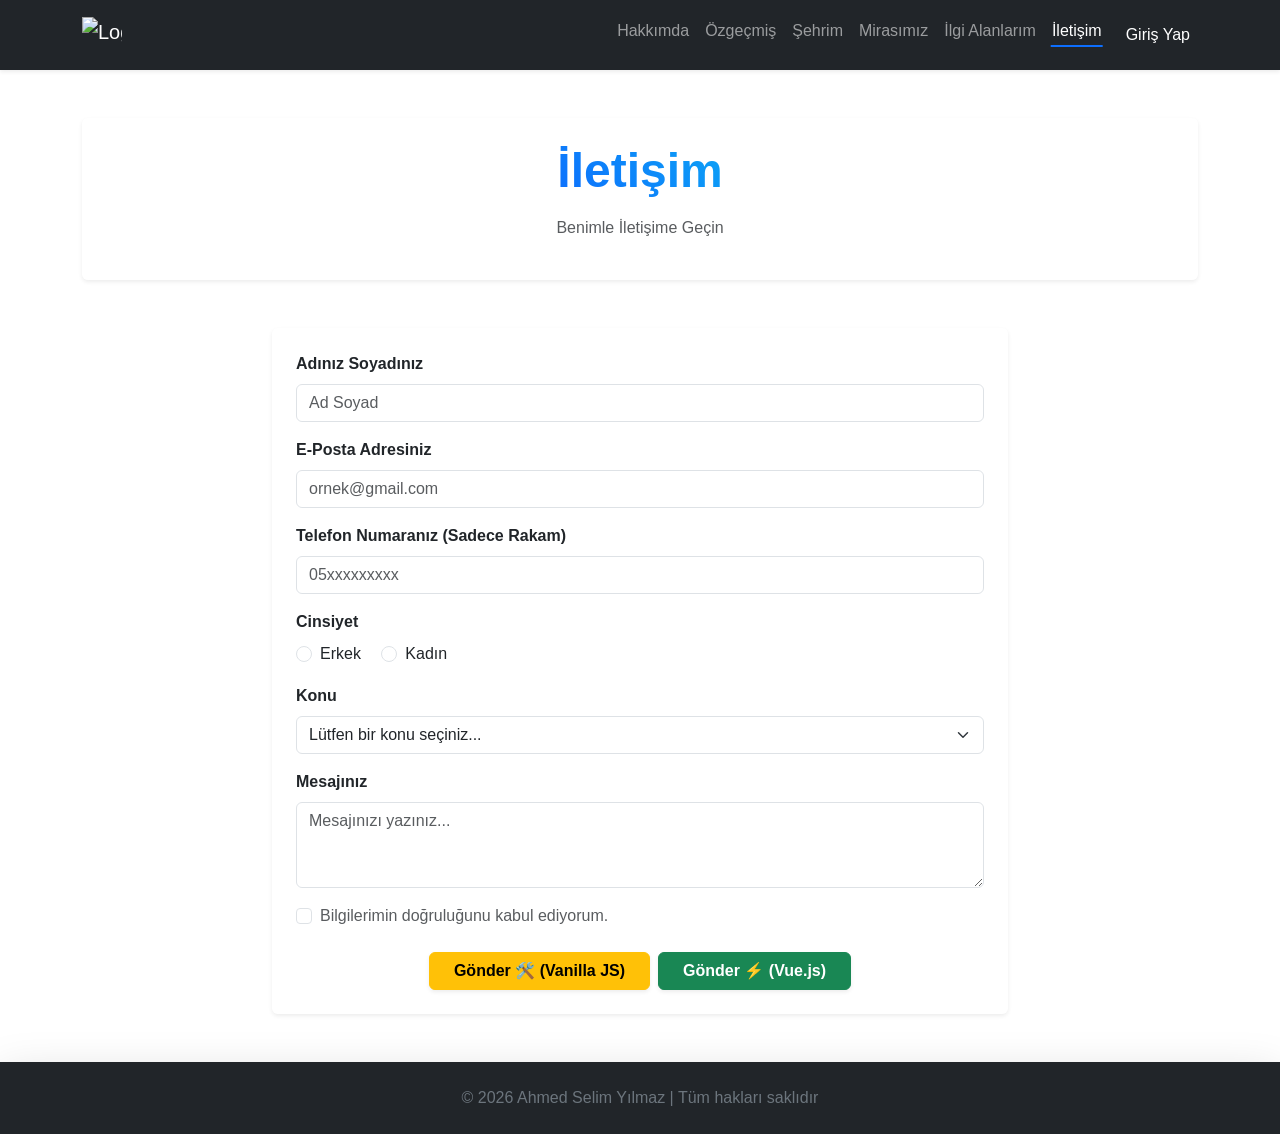
==== iletisim.html @ 599ad615 "İletişim sayfası düzenlendi, içeriği düzenlendi. Sitedeki tüm footerlar güncellendi." ====
<!DOCTYPE html>
<html lang="tr">
<head>
    <meta charset="UTF-8">
    <meta name="viewport" content="width=device-width, initial-scale=1.0">
    <title>İletişim</title>
    <link href="https://cdn.jsdelivr.net/npm/bootstrap@5.3.3/dist/css/bootstrap.min.css" rel="stylesheet">
    <link rel="stylesheet" href="style.css">
    <link rel="icon" type="image/png" href="medya/favicon.png">
    <!-- VUE.JS CDN -->
    <script src="https://unpkg.com/vue@3/dist/vue.global.js"></script>
</head>
<body>

     <!-- NAVBAR kısmı --->
    <nav class="navbar navbar-expand-lg navbar-dark bg-dark sticky-top shadow-sm">
        <div class="container">
            
            <a class="navbar-brand" href="index.html">
                <img src="medya/favicon.png" alt="Logo" width="40" height="40" class="d-inline-block align-text-top me-2">
            </a> 

            <button class="navbar-toggler" type="button" data-bs-toggle="collapse" data-bs-target="#navbarNav">
                <span class="navbar-toggler-icon"></span>
            </button>
            
            <!-- Menü Linkleri -->
            <div class="collapse navbar-collapse" id="navbarNav">
                <ul class="navbar-nav ms-auto">
                    <li class="nav-item">
                        <a class="nav-link" href="index.html">Hakkımda</a>
                    </li>
                    <li class="nav-item">
                        <a class="nav-link" href="ozgecmis.html">Özgeçmiş</a>
                    </li>
                    <li class="nav-item">
                        <a class="nav-link" href="sehrim.html">Şehrim</a>
                    </li>
                    <li class="nav-item">
                        <a class="nav-link" href="mirasimiz.html">Mirasımız</a>
                    </li>
                    <li class="nav-item">
                        <a class="nav-link" href="ilgialanlarim.html">İlgi Alanlarım</a>
                    </li>
                    <li class="nav-item">
                        <a class="nav-link active" href="iletisim.html">İletişim</a>
                    </li>
                    <li class="nav-item">
                        <a class="nav-link btn btn-danger text-white ms-2 btn-sm mt-1 mb-1" href="login.html">Giriş Yap</a>
                    </li>
                </ul>
            </div>
        </div>
    </nav>

    <!-- ANA İÇERİK -->
    <main class="container mt-5 mb-5" id="app">
        
        <div class="text-center mb-5 silik-arkaplan p-4 rounded shadow-sm">
            <h1 class="display-5 fw-bold renkli-baslik">İletişim</h1>
            <p class="text-muted mt-2">Benimle İletişime Geçin</p>
        </div>

        <div class="row justify-content-center">
            <div class="col-lg-8">
                <div class="silik-arkaplan p-4 rounded shadow-sm">
                    
                    <!-- Tarayıcı doğrulamasını kapattık çünkü denetimi JS ile yapacağız -->
                    <form id="iletisimFormu" novalidate>
                        
                        <!-- 1. Ad Soyad Kutusu -->
                        <div class="mb-3">
                            <label class="form-label fw-bold">Adınız Soyadınız</label>
                            <!-- Vue için v-model, Vanilla JS için id kullanıyoruz -->
                            <input type="text" class="form-control" id="ad" v-model="form.ad" placeholder="Ad Soyad">
                        </div>

                        <!-- 2. E-Posta Kutusu -->
                        <div class="mb-3">
                            <label class="form-label fw-bold">E-Posta Adresiniz</label>
                            <input type="text" class="form-control" id="email" v-model="form.email" placeholder="ornek@gmail.com">
                        </div>

                        <!-- 3. Telefon Kutusu -->
                        <div class="mb-3">
                            <label class="form-label fw-bold">Telefon Numaranız (Sadece Rakam)</label>
                            <input type="text" class="form-control" id="telefon" v-model="form.telefon" placeholder="05xxxxxxxxx" maxlength="11">
                        </div>

                        <!-- 4. Cinsiyet Radio Button -->
                        <div class="mb-3">
                            <label class="form-label fw-bold d-block">Cinsiyet</label>
                            <div class="form-check form-check-inline">
                                <input class="form-check-input" type="radio" name="cinsiyet" id="erkek" value="Erkek" v-model="form.cinsiyet">
                                <label class="form-check-label" for="erkek">Erkek</label>
                            </div>
                            <div class="form-check form-check-inline">
                                <input class="form-check-input" type="radio" name="cinsiyet" id="kadın" value="Kadın" v-model="form.cinsiyet">
                                <label class="form-check-label" for="kadın">Kadın</label>
                            </div>
                        </div>

                        <!-- 5. Konu Select -->
                        <div class="mb-3">
                            <label class="form-label fw-bold">Konu</label>
                            <select class="form-select" id="konu" v-model="form.konu">
                                <option value="">Lütfen bir konu seçiniz...</option>
                                <option value="Yazılım">Yazılım Projesi</option>
                                <option value="Okul">Okul / Akademik</option>
                                <option value="Diğer">Diğer</option>
                            </select>
                        </div>

                        <!-- 6. Mesaj Textarea -->
                        <div class="mb-3">
                            <label class="form-label fw-bold">Mesajınız</label>
                            <textarea class="form-control" id="mesaj" rows="3" v-model="form.mesaj" placeholder="Mesajınızı yazınız..."></textarea>
                        </div>

                        <!-- 7. Onay Checkbox -->
                        <div class="form-check mb-4">
                            <input class="form-check-input" type="checkbox" id="onay" v-model="form.onay">
                            <label class="form-check-label text-muted" for="onay">
                                Bilgilerimin doğruluğunu kabul ediyorum.
                            </label>
                        </div>

                        <!-- İKİ FARKLI DENETİM BUTONU -->
                        <div class="d-grid gap-2 d-md-flex justify-content-md-center mt-4">
                            <!-- Buton 1: JavaScript Kontrolü -->
                            <button type="button" class="btn btn-warning px-4 fw-bold shadow-sm" onclick="vanillaJSDenetle()">
                                Gönder 🛠️ (Vanilla JS)
                            </button>
                            
                            <!-- Buton 2: Vue.js Framework Kontrolü -->
                            <button type="button" class="btn btn-success px-4 fw-bold shadow-sm" @click="vueJSDenetle()">
                                Gönder ⚡ (Vue.js)
                            </button>
                        </div>

                    </form>
                </div>
            </div>
        </div>
    </main>

    <!-- FOOTER -->
    <footer class="bg-dark text-white text-center py-4 mt-auto shadow-lg">
        <div class="container">
            <p class="mb-0 text-secondary">&copy; 2026 Ahmed Selim Yılmaz | Tüm hakları saklıdır</p>
        </div>
    </footer>

    <!-- ======================================================== -->
    <!-- JAVASCRIPT KONTROL KODLARI (HEM VANILLA HEM VUE.JS) -->
    <!-- ======================================================== -->
    <script>
        // --- 1. VANILLA (SAF) JAVASCRIPT DENETİM FONKSİYONU ---
        function vanillaJSDenetle() {
            // HTML elemanlarını ID ile çekiyoruz
            let ad = document.getElementById('ad').value.trim();
            let email = document.getElementById('email').value.trim();
            let telefon = document.getElementById('telefon').value.trim();
            let konu = document.getElementById('konu').value;
            let mesaj = document.getElementById('mesaj').value.trim();
            let onay = document.getElementById('onay').checked;
            
            // Radio button seçilmiş mi kontrolü
            let cinsiyetSecili = document.querySelector('input[name="cinsiyet"]:checked');

            // Regex Kuralları
            let emailKurali = /^[^\s@]+@[^\s@]+\.[^\s@]+$/;
            let telefonKurali = /^[0-9]{10,11}$/; // Sadece rakam ve 10-11 hane

            // Denetimler
            if (ad === "") { alert("Vanilla JS Hatası: Ad Soyad alanı boş bırakılamaz!"); return; }
            if (!emailKurali.test(email)) { alert("Vanilla JS Hatası: Geçerli bir E-posta adresi giriniz!"); return; }
            if (!telefonKurali.test(telefon)) { alert("Vanilla JS Hatası: Telefon numarası sadece rakamlardan oluşmalı ve 10-11 hane olmalıdır!"); return; }
            if (!cinsiyetSecili) { alert("Vanilla JS Hatası: Lütfen cinsiyetinizi seçiniz!"); return; }
            if (konu === "") { alert("Vanilla JS Hatası: Lütfen bir konu seçiniz!"); return; }
            if (mesaj === "") { alert("Vanilla JS Hatası: Mesaj alanı boş bırakılamaz!"); return; }
            if (!onay) { alert("Vanilla JS Hatası: Bilgilerin doğruluğunu onaylamalısınız!"); return; }

            alert("✅ Vanilla JS Doğrulaması Başarılı! Mesajınız İletildi.");
        }

        // --- 2. VUE.JS (FRAMEWORK) DENETİM MOTORU ---
        const { createApp } = Vue;

        createApp({
            data() {
                return {
                    // Form verilerini Vue modeline bağlıyoruz (v-model)
                    form: { ad: '', email: '', telefon: '', cinsiyet: '', konu: '', mesaj: '', onay: false }
                }
            },
            methods: {
                vueJSDenetle() {
                    // Regex Kuralları
                    const emailKurali = /^[^\s@]+@[^\s@]+\.[^\s@]+$/;
                    const telefonKurali = /^[0-9]{10,11}$/;

                    // Vue Modeli üzerinden (this.form) denetimler
                    if (!this.form.ad.trim()) { alert("Vue.js Hatası: Lütfen adınızı giriniz!"); return; }
                    if (!emailKurali.test(this.form.email.trim())) { alert("Vue.js Hatası: Geçerli bir E-posta adresi giriniz!"); return; }
                    if (!telefonKurali.test(this.form.telefon.trim())) { alert("Vue.js Hatası: Telefon numarası sadece rakamlardan oluşmalı ve 10-11 hane olmalıdır!"); return; }
                    if (!this.form.cinsiyet) { alert("Vue.js Hatası: Lütfen cinsiyetinizi seçiniz!"); return; }
                    if (!this.form.konu) { alert("Vue.js Hatası: Lütfen bir konu seçiniz!"); return; }
                    if (!this.form.mesaj.trim()) { alert("Vue.js Hatası: Mesaj alanı boş bırakılamaz!"); return; }
                    if (!this.form.onay) { alert("Vue.js Hatası: Bilgilerin doğruluğunu onaylamalısınız!"); return; }

                    alert("✅ Vue.js Doğrulaması Başarılı! Mesajınız İletildi.");
                }
            }
        }).mount('#app'); // Vue motorunu id="app" olan ana kapsayıcıya bağlıyoruz
    </script>

    <script src="https://cdn.jsdelivr.net/npm/bootstrap@5.3.3/dist/js/bootstrap.bundle.min.js"></script>
</body>
</html>
---- style.css ----
/* Genel Arka Plan Ayarları */
body {
    background-image: url('medya/genel_arkaplan.jpg');
    background-size: cover; 
    background-position: center; 
    background-attachment: fixed; 
    background-repeat: no-repeat;
    font-family: 'Poppins', sans-serif;
    scroll-behavior: smooth;
}

/* Hakkımda ve Şehir bölümleri için daha belirgin bir arka plan efekti */
.silik-arkaplan {
    background: linear-gradient(rgba(255, 255, 255, 0.70), rgba(255, 255, 255, 0.70)), 
                url('medya/hakkimda_arkaplan.jpg');
    
    background-size: cover;
    background-position: center;
    background-repeat: no-repeat;
    backdrop-filter: blur(8px);
    -webkit-backdrop-filter: blur(8px);
}

/* Şehir bölümleri için daha hafif bir arka plan efekti */
.sehir-silik-arkaplan {
    background: linear-gradient(rgba(255, 255, 255, 0.70), rgba(255, 255, 255, 0.70)), 
                url('medya/sehir_arkaplan.jpg');
    
    background-size: cover;
    background-position: center;
    background-repeat: no-repeat;
    backdrop-filter: blur(8px);
    -webkit-backdrop-filter: blur(8px);
}

/* Ana içerik kutuları için etkileşim animasyonu */
.silik-arkaplan, .sehir-silik-arkaplan {
    transition: transform 0.3s ease, box-shadow 0.3s ease;
}

.silik-arkaplan:hover, .sehir-silik-arkaplan:hover {
    transform: translateY(-5px);
    box-shadow: 0 .5rem 1rem rgba(0,0,0,.15) !important;
}

/* Tüm Slider Resimlerini Sabitleme */
.carousel-inner img {
    height: 450px; /* Slider'ın her zaman bu yükseklikte kalmasını sağlarız */
    object-fit: cover; /* Resmin en-boy oranı bozulmadan bu yüksekliğe mükemmel sığmasını sağlar */
    object-position: center; /* Resmi ortadan hizalar */
}

/* Telefon ekranları için boyutları ayarladık*/
@media (max-width: 768px) {
    .carousel-inner img {
        height: 250px;
    }
}

/* Liste elemanları için geçiş efekti */
.list-group-item {
    transition: padding-left 0.3s ease, color 0.3s ease;
}

/* Fare üzerine geldiğinde yazıyı sağa kaydır ve renk değiştir */
.list-group-item:hover {
    padding-left: 20px;
    color: #0d6efd;
    background-color: transparent !important;
    cursor: pointer;
}

/* Özel Kaydırma Çubuğu (Scrollbar) Tasarımı */
::-webkit-scrollbar {
    width: 10px;
}
/* Kaydırma çubuğunun arka planı */
::-webkit-scrollbar-track {
    background: #f1f1f1; 
}
/* Kaydırma çubuğunun kendisi */
::-webkit-scrollbar-thumb {
    background: #6c757d;
    border-radius: 10px;
}
/* Kaydırma çubuğunun üzerine gelindiğinde renk değişimi */
::-webkit-scrollbar-thumb:hover {
    background: #495057; /* Üzerine gelince biraz daha koyulaşır */
}

@keyframes icerikGelisi {
    from {
        opacity: 0;
        transform: translateY(20px);
    }
    to {
        opacity: 1;
        transform: translateY(0);
    }
}

/* Giriş Yap Butonu Pulse Animasyonu */
@keyframes nabiz-atisi {
    0% {
        transform: scale(1);
        box-shadow: 0 0 0 0 rgba(220, 53, 69, 0.7); /* Bootstrap danger kırmızısı */
    }
    70% {
        transform: scale(1.05);
        box-shadow: 0 0 0 10px rgba(220, 53, 69, 0); /* Işık dışarı yayılarak kaybolur */
    }
    100% {
        transform: scale(1);
        box-shadow: 0 0 0 0 rgba(220, 53, 69, 0);
    }
}

/* Sadece danger (kırmızı) olan butonlara bu efekti uygular */
.btn-danger {
    animation: nabiz-atisi 2s infinite;
}

.silik-arkaplan, .sehir-silik-arkaplan {
    animation: icerikGelisi 0.8s ease-out forwards;
}

.nav-link {
    position: relative;
}

.nav-link::after {
    content: '';
    position: absolute;
    width: 0;
    height: 2px;
    display: block;
    margin-top: 2px;
    left: 50%;
    transform: translateX(-50%);
    background: white;
    transition: width 0.3s ease;
}

.nav-link:hover::after {
    width: 80%;
}

.nav-link.active::after {
    width: 80%;
    background: #0d6efd; 
}

/* Fareyle metin seçildiğinde arka planı ve yazıyı değiştirir */
::selection {
    background-color: #198754;
    color: white;
}

/* Yazı içi renk geçiş efekti */
.renkli-baslik {
    background: linear-gradient(45deg, #0d6efd, #0dcaf0); /* Bootstrap mavi ve turkuaz renkleri */
    background-clip: text;
    -webkit-background-clip: text;
    -webkit-text-fill-color: transparent;
    display: inline-block;
}

/* Tokat için Yeşil Tonlarında Geçiş */
.yesil-gradient {
    background: linear-gradient(45deg, #198754, #20c997);
    background-clip: text;
    -webkit-background-clip: text;
    -webkit-text-fill-color: transparent;
    display: inline-block;
}

/* Denizli için Turkuaz/Mor Tonlarında Geçiş */
.info-gradient {
    background: linear-gradient(45deg, #0dcaf0, #6f42c1);
    background-clip: text;
    -webkit-background-clip: text;
    -webkit-text-fill-color: transparent;
    display: inline-block;
}

.renkli-baslik, .yesil-gradient, .info-gradient {
    background-size: 200% auto;
    animation: renkAkisi 4s linear infinite;
}

@keyframes renkAkisi {
    to {
        background-position: 200% center;
    }
}

/* Profil fotoğrafı neon parlama efekti */
.parlayan-foto {
    box-shadow: 0 0 25px rgba(13, 110, 253, 0.4) !important;
}

/* Sağ alt köşeye sabitlenmiş Yukarı Çık butonu */
.yukari-cik {
    position: fixed;
    bottom: 30px;
    right: 30px;
    background: #0d6efd; /* Bootstrap ana mavisi */
    color: white;
    width: 45px;
    height: 45px;
    border-radius: 50%;
    display: flex;
    justify-content: center;
    align-items: center;
    text-decoration: none;
    font-size: 24px;
    font-weight: bold;
    transition: transform 0.3s ease, background 0.3s ease;
    z-index: 1000; /* Her zaman diğer içeriklerin üstünde kalmasını sağlar */
    box-shadow: 0 4px 10px rgba(0,0,0,0.2);
}

.yukari-cik:hover {
    transform: translateY(-5px); /* Fare gelince hafifçe yukarı zıplar */
    background: #0b5ed7;
    color: white;
}

/* Sayfa yapısını dikey bir esnek kutuya çevirir */
html, body {
    height: 100%;
    margin: 0;
}

body {
    display: flex;
    flex-direction: column;
}

/* Ana içerik kısmını (main/container) boşluğu doldurmaya zorlar */
main, .container {
    flex: 1 0 auto;
}

/* Footer'ın her zaman en altta kalmasını sağlar */
footer {
    flex-shrink: 0;
}

/* İlgi alanlarındaki emojileri ekstra büyütmek için */
.buyuk-emoji {
    font-size:9rem !important; /* Standart display-1 boyutundan daha büyüktür. İstersen 8rem veya 9rem de yapabilirsin. */
    line-height: 1;
}
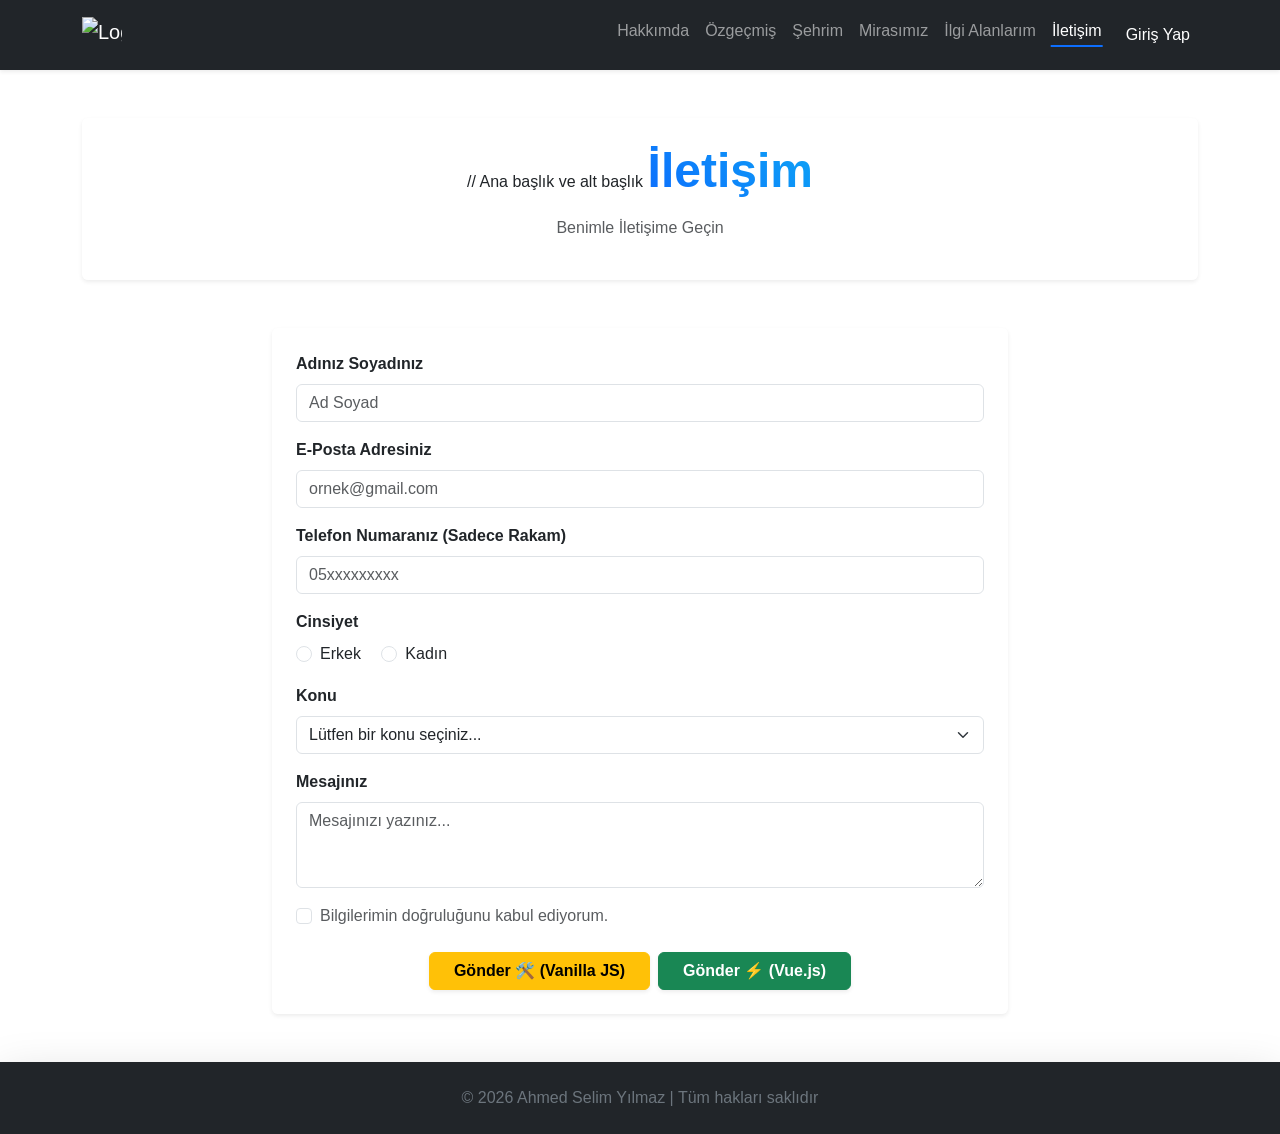
==== commit 269eea37: "Gerekli yorum satırları eklenip düzenlendi." ====
--- a/iletisim.html
+++ b/iletisim.html
@@ -7,7 +7,7 @@
     <link href="https://cdn.jsdelivr.net/npm/bootstrap@5.3.3/dist/css/bootstrap.min.css" rel="stylesheet">
     <link rel="stylesheet" href="style.css">
     <link rel="icon" type="image/png" href="medya/favicon.png">
-    <!-- VUE.JS CDN -->
+    <!-- VUE.JS -->
     <script src="https://unpkg.com/vue@3/dist/vue.global.js"></script>
 </head>
 <body>
@@ -56,7 +56,7 @@
     <!-- ANA İÇERİK -->
     <main class="container mt-5 mb-5" id="app">
         
-        <div class="text-center mb-5 silik-arkaplan p-4 rounded shadow-sm">
+        <div class="text-center mb-5 silik-arkaplan p-4 rounded shadow-sm"> // Ana başlık ve alt başlık
             <h1 class="display-5 fw-bold renkli-baslik">İletişim</h1>
             <p class="text-muted mt-2">Benimle İletişime Geçin</p>
         </div>
@@ -184,8 +184,8 @@
             alert("✅ Vanilla JS Doğrulaması Başarılı! Mesajınız İletildi.");
         }
 
-        // --- 2. VUE.JS (FRAMEWORK) DENETİM MOTORU ---
-        const { createApp } = Vue;
+        // --- 2. VUE.JS DENETİM MOTORU ---
+        const { createApp } = Vue; // Vue'nun createApp fonksiyonunu kullanarak yeni bir Vue uygulaması oluşturuyoruz
 
         createApp({
             data() {
@@ -197,8 +197,8 @@
             methods: {
                 vueJSDenetle() {
                     // Regex Kuralları
-                    const emailKurali = /^[^\s@]+@[^\s@]+\.[^\s@]+$/;
-                    const telefonKurali = /^[0-9]{10,11}$/;
+                    const emailKurali = /^[^\s@]+@[^\s@]+\.[^\s@]+$/; // Basit bir e-posta doğrulama regex'i
+                    const telefonKurali = /^[0-9]{10,11}$/; // Telefon numarası sadece rakamlardan oluşmalı ve 10-11 hane olmalıdır
 
                     // Vue Modeli üzerinden (this.form) denetimler
                     if (!this.form.ad.trim()) { alert("Vue.js Hatası: Lütfen adınızı giriniz!"); return; }
--- a/style.css
+++ b/style.css
@@ -32,13 +32,24 @@
     backdrop-filter: blur(8px);
     -webkit-backdrop-filter: blur(8px);
 }
+/* GitHub bölümü için daha koyu bir arka plan efekti */
+.github-silik-arkaplan {
+    background: linear-gradient(rgba(255, 255, 255, 0.70), rgba(255, 255, 255, 0.70)), 
+                url('medya/github_arkaplan.png');
+    
+    background-size: cover;
+    background-position: center;
+    background-repeat: no-repeat;
+    backdrop-filter: blur(8px);
+    -webkit-backdrop-filter: blur(8px);
+}
 
 /* Ana içerik kutuları için etkileşim animasyonu */
-.silik-arkaplan, .sehir-silik-arkaplan {
+.silik-arkaplan, .sehir-silik-arkaplan, .github-silik-arkaplan {
     transition: transform 0.3s ease, box-shadow 0.3s ease;
 }
-
-.silik-arkaplan:hover, .sehir-silik-arkaplan:hover {
+/* Fare üzerine geldiğinde kutuların hafifçe yükselmesi ve gölge eklenmesi */
+.silik-arkaplan:hover, .sehir-silik-arkaplan:hover, .github-silik-arkaplan:hover {
     transform: translateY(-5px);
     box-shadow: 0 .5rem 1rem rgba(0,0,0,.15) !important;
 }
@@ -87,7 +98,7 @@
 ::-webkit-scrollbar-thumb:hover {
     background: #495057; /* Üzerine gelince biraz daha koyulaşır */
 }
-
+/* İçerik gelme animasyonu */
 @keyframes icerikGelisi {
     from {
         opacity: 0;
@@ -119,15 +130,15 @@
 .btn-danger {
     animation: nabiz-atisi 2s infinite;
 }
-
-.silik-arkaplan, .sehir-silik-arkaplan {
+/* Ana içerik kutularına içerik gelme animasyonu */
+.silik-arkaplan, .sehir-silik-arkaplan, .github-silik-arkaplan {
     animation: icerikGelisi 0.8s ease-out forwards;
 }
-
+/* Navbar linklerine alt çizgi efekti */
 .nav-link {
     position: relative;
 }
-
+/* Alt çizgi için pseudo-element */
 .nav-link::after {
     content: '';
     position: absolute;
@@ -140,11 +151,11 @@
     background: white;
     transition: width 0.3s ease;
 }
-
+/* Fare üzerine gelince alt çizgi genişler */
 .nav-link:hover::after {
     width: 80%;
 }
-
+/* Aktif sayfa linkine kalıcı alt çizgi efekti */
 .nav-link.active::after {
     width: 80%;
     background: #0d6efd; 
@@ -182,12 +193,12 @@
     -webkit-text-fill-color: transparent;
     display: inline-block;
 }
-
+/* Renk geçiş animasyonu */
 .renkli-baslik, .yesil-gradient, .info-gradient {
     background-size: 200% auto;
     animation: renkAkisi 4s linear infinite;
 }
-
+/* Renk akışı animasyonu */
 @keyframes renkAkisi {
     to {
         background-position: 200% center;
@@ -219,7 +230,7 @@
     z-index: 1000; /* Her zaman diğer içeriklerin üstünde kalmasını sağlar */
     box-shadow: 0 4px 10px rgba(0,0,0,0.2);
 }
-
+/* Fare gelince butonun hafifçe yükselmesi ve renk değişimi */
 .yukari-cik:hover {
     transform: translateY(-5px); /* Fare gelince hafifçe yukarı zıplar */
     background: #0b5ed7;
@@ -231,7 +242,7 @@
     height: 100%;
     margin: 0;
 }
-
+/* Tüm sayfa yapısını dikey bir esnek kutuya çevirir, böylece footer her zaman en altta kalır ve ana içerik boşluğu doldurur */
 body {
     display: flex;
     flex-direction: column;
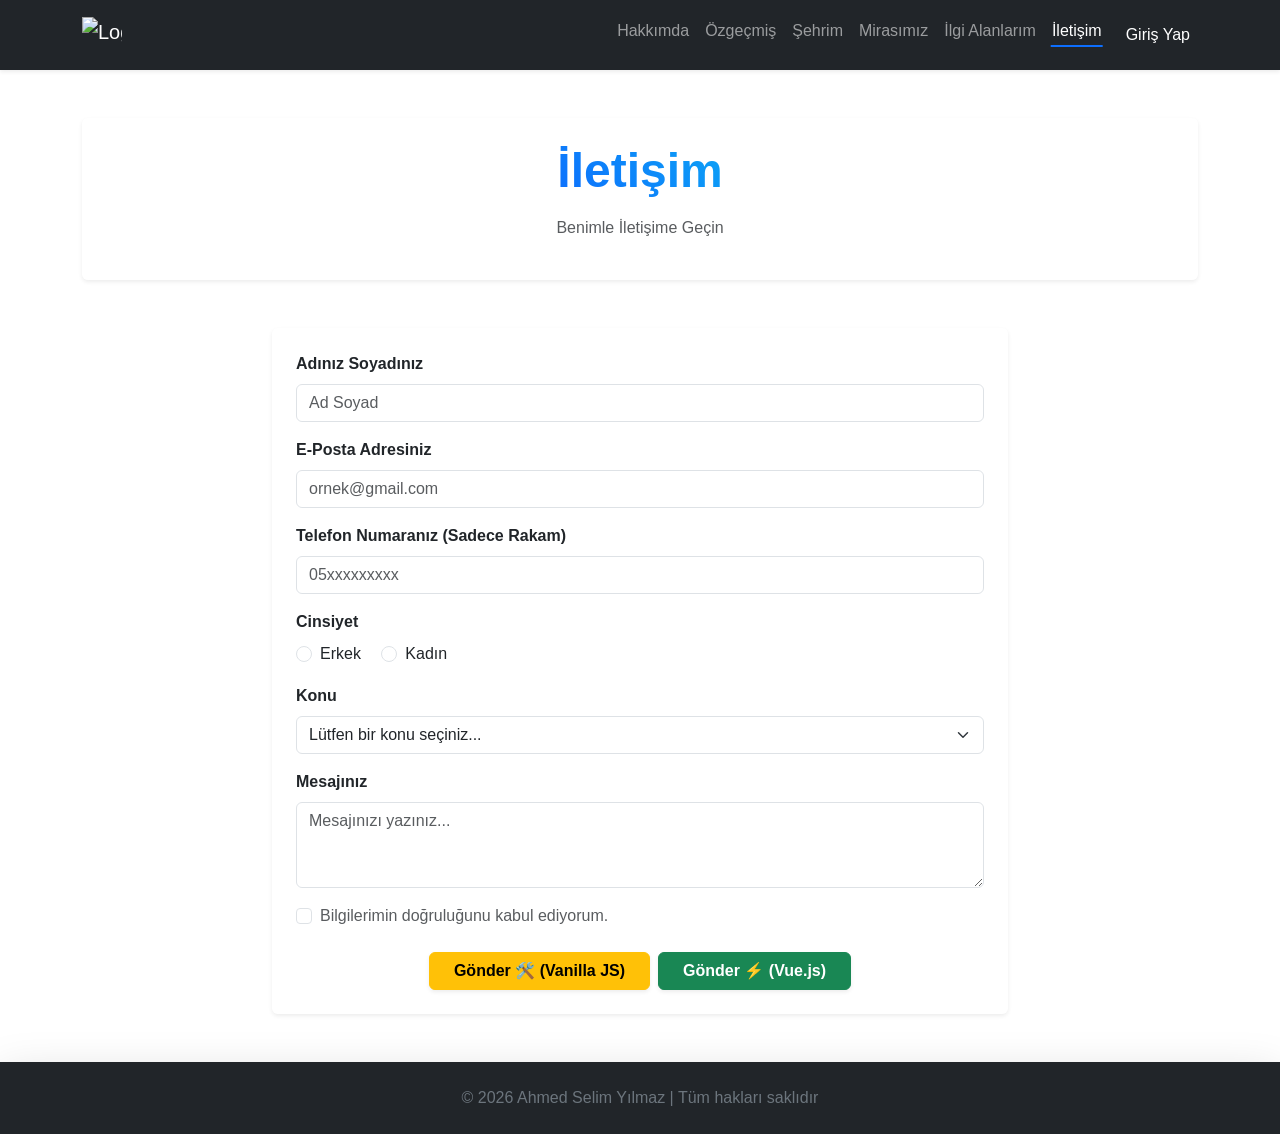
==== commit 1ffb5518: "Yorum satırlarında yapılan ufak bir hata düzeltildi." ====
--- a/iletisim.html
+++ b/iletisim.html
@@ -55,8 +55,8 @@
 
     <!-- ANA İÇERİK -->
     <main class="container mt-5 mb-5" id="app">
-        
-        <div class="text-center mb-5 silik-arkaplan p-4 rounded shadow-sm"> // Ana başlık ve alt başlık
+         <!-- Ana başlık ve alt başlık -->
+        <div class="text-center mb-5 silik-arkaplan p-4 rounded shadow-sm">
             <h1 class="display-5 fw-bold renkli-baslik">İletişim</h1>
             <p class="text-muted mt-2">Benimle İletişime Geçin</p>
         </div>
@@ -185,7 +185,8 @@
         }
 
         // --- 2. VUE.JS DENETİM MOTORU ---
-        const { createApp } = Vue; // Vue'nun createApp fonksiyonunu kullanarak yeni bir Vue uygulaması oluşturuyoruz
+         // Vue'nun createApp fonksiyonunu kullanarak yeni bir Vue uygulaması oluşturuyoruz
+        const { createApp } = Vue;
 
         createApp({
             data() {
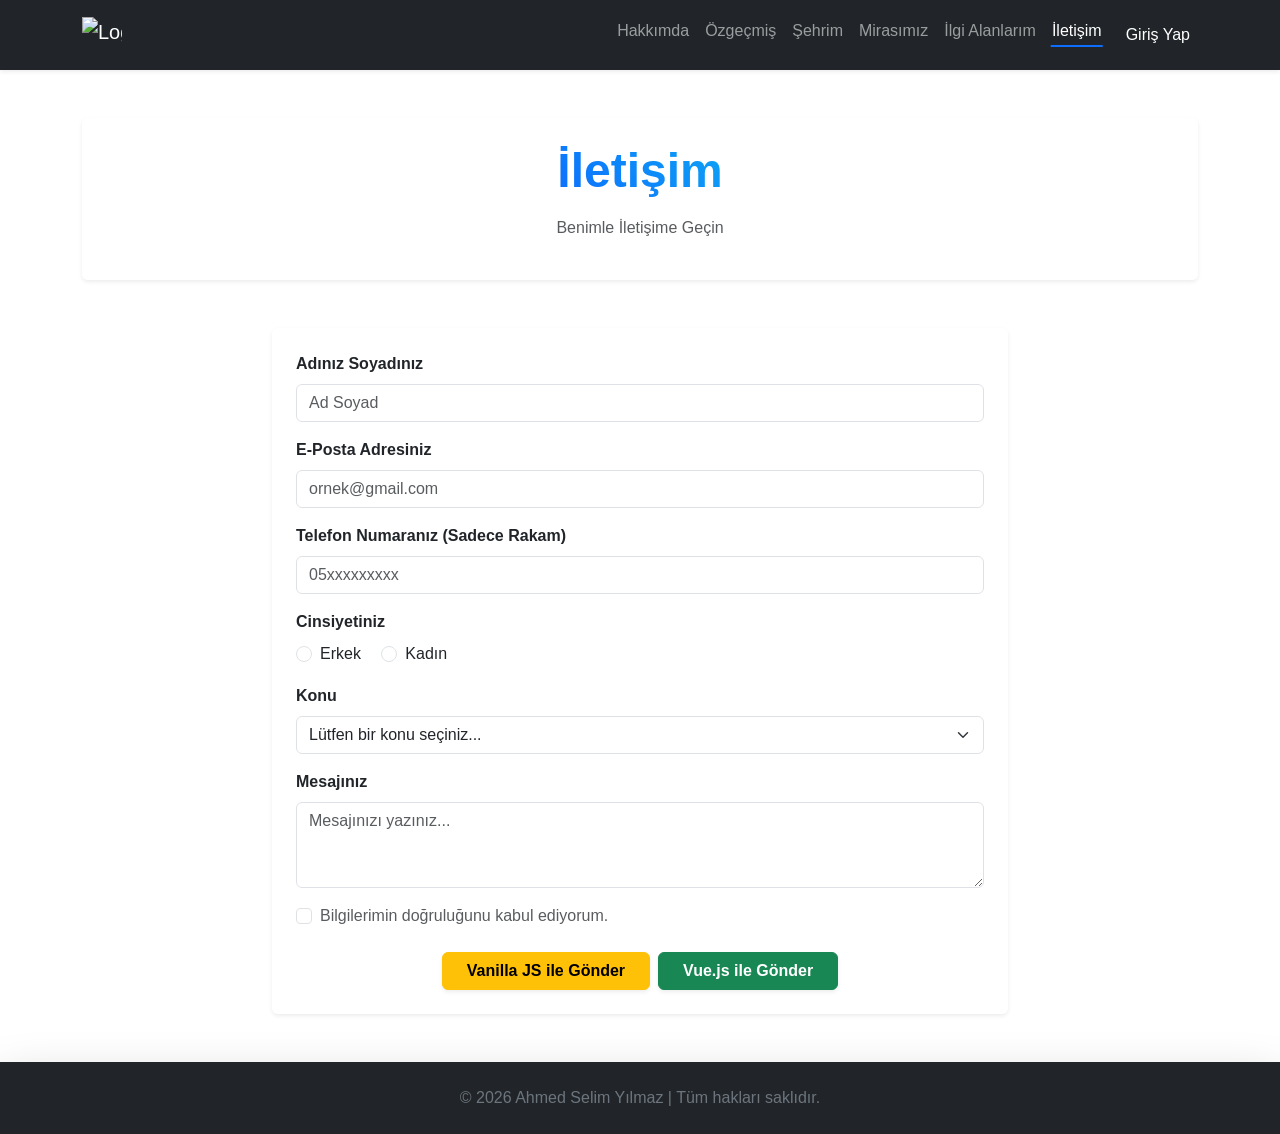
==== commit 45894ae4: "Php kodları yazıldı iletişim sayfası bitirildi ve telefon entegrasyonu iyileştirildi." ====
--- a/iletisim.html
+++ b/iletisim.html
@@ -7,12 +7,11 @@
     <link href="https://cdn.jsdelivr.net/npm/bootstrap@5.3.3/dist/css/bootstrap.min.css" rel="stylesheet">
     <link rel="stylesheet" href="style.css">
     <link rel="icon" type="image/png" href="medya/favicon.png">
-    <!-- VUE.JS -->
     <script src="https://unpkg.com/vue@3/dist/vue.global.js"></script>
 </head>
 <body>
 
-     <!-- NAVBAR kısmı --->
+    <!-- NAVBAR kısmı --->
     <nav class="navbar navbar-expand-lg navbar-dark bg-dark sticky-top shadow-sm">
         <div class="container">
             
@@ -53,9 +52,8 @@
         </div>
     </nav>
 
-    <!-- ANA İÇERİK -->
     <main class="container mt-5 mb-5" id="app">
-         <!-- Ana başlık ve alt başlık -->
+        
         <div class="text-center mb-5 silik-arkaplan p-4 rounded shadow-sm">
             <h1 class="display-5 fw-bold renkli-baslik">İletişim</h1>
             <p class="text-muted mt-2">Benimle İletişime Geçin</p>
@@ -65,76 +63,64 @@
             <div class="col-lg-8">
                 <div class="silik-arkaplan p-4 rounded shadow-sm">
                     
-                    <!-- Tarayıcı doğrulamasını kapattık çünkü denetimi JS ile yapacağız -->
-                    <form id="iletisimFormu" novalidate>
+                    <form id="iletisimFormu" action="iletisim_sonuc.php" method="POST" novalidate>
                         
-                        <!-- 1. Ad Soyad Kutusu -->
                         <div class="mb-3">
                             <label class="form-label fw-bold">Adınız Soyadınız</label>
-                            <!-- Vue için v-model, Vanilla JS için id kullanıyoruz -->
-                            <input type="text" class="form-control" id="ad" v-model="form.ad" placeholder="Ad Soyad">
+                            <input type="text" class="form-control" name="ad" id="ad" v-model="form.ad" placeholder="Ad Soyad">
                         </div>
 
-                        <!-- 2. E-Posta Kutusu -->
                         <div class="mb-3">
                             <label class="form-label fw-bold">E-Posta Adresiniz</label>
-                            <input type="text" class="form-control" id="email" v-model="form.email" placeholder="ornek@gmail.com">
+                            <input type="text" class="form-control" name="email" id="email" v-model="form.email" placeholder="ornek@gmail.com">
                         </div>
 
-                        <!-- 3. Telefon Kutusu -->
                         <div class="mb-3">
                             <label class="form-label fw-bold">Telefon Numaranız (Sadece Rakam)</label>
-                            <input type="text" class="form-control" id="telefon" v-model="form.telefon" placeholder="05xxxxxxxxx" maxlength="11">
+                            <input type="text" class="form-control" name="telefon" id="telefon" v-model="form.telefon" placeholder="05xxxxxxxxx" maxlength="11">
                         </div>
 
-                        <!-- 4. Cinsiyet Radio Button -->
                         <div class="mb-3">
-                            <label class="form-label fw-bold d-block">Cinsiyet</label>
+                            <label class="form-label fw-bold d-block">Cinsiyetiniz</label>
                             <div class="form-check form-check-inline">
                                 <input class="form-check-input" type="radio" name="cinsiyet" id="erkek" value="Erkek" v-model="form.cinsiyet">
                                 <label class="form-check-label" for="erkek">Erkek</label>
                             </div>
                             <div class="form-check form-check-inline">
-                                <input class="form-check-input" type="radio" name="cinsiyet" id="kadın" value="Kadın" v-model="form.cinsiyet">
-                                <label class="form-check-label" for="kadın">Kadın</label>
+                                <input class="form-check-input" type="radio" name="cinsiyet" id="kadin" value="Kadın" v-model="form.cinsiyet">
+                                <label class="form-check-label" for="kadin">Kadın</label>
                             </div>
                         </div>
 
-                        <!-- 5. Konu Select -->
                         <div class="mb-3">
                             <label class="form-label fw-bold">Konu</label>
-                            <select class="form-select" id="konu" v-model="form.konu">
+                            <select class="form-select" name="konu" id="konu" v-model="form.konu">
                                 <option value="">Lütfen bir konu seçiniz...</option>
-                                <option value="Yazılım">Yazılım Projesi</option>
-                                <option value="Okul">Okul / Akademik</option>
+                                <option value="Öneri">Öneri</option>
+                                <option value="Okul / Akademik">Okul / Akademik</option>
                                 <option value="Diğer">Diğer</option>
                             </select>
                         </div>
 
-                        <!-- 6. Mesaj Textarea -->
                         <div class="mb-3">
                             <label class="form-label fw-bold">Mesajınız</label>
-                            <textarea class="form-control" id="mesaj" rows="3" v-model="form.mesaj" placeholder="Mesajınızı yazınız..."></textarea>
+                            <textarea class="form-control" name="mesaj" id="mesaj" rows="3" v-model="form.mesaj" placeholder="Mesajınızı yazınız..."></textarea>
                         </div>
 
-                        <!-- 7. Onay Checkbox -->
                         <div class="form-check mb-4">
-                            <input class="form-check-input" type="checkbox" id="onay" v-model="form.onay">
+                            <input class="form-check-input" type="checkbox" name="onay" value="Evet" id="onay" v-model="form.onay">
                             <label class="form-check-label text-muted" for="onay">
                                 Bilgilerimin doğruluğunu kabul ediyorum.
                             </label>
                         </div>
 
-                        <!-- İKİ FARKLI DENETİM BUTONU -->
                         <div class="d-grid gap-2 d-md-flex justify-content-md-center mt-4">
-                            <!-- Buton 1: JavaScript Kontrolü -->
-                            <button type="button" class="btn btn-warning px-4 fw-bold shadow-sm" onclick="vanillaJSDenetle()">
-                                Gönder 🛠️ (Vanilla JS)
+                            <button type="button" class="btn btn-warning px-4 fw-bold shadow-sm" onclick="vanillaJSIleGonder()">
+                                Vanilla JS ile Gönder
                             </button>
                             
-                            <!-- Buton 2: Vue.js Framework Kontrolü -->
-                            <button type="button" class="btn btn-success px-4 fw-bold shadow-sm" @click="vueJSDenetle()">
-                                Gönder ⚡ (Vue.js)
+                            <button type="button" class="btn btn-success px-4 fw-bold shadow-sm" @click="vueJSIleGonder()">
+                                Vue.js ile Gönder
                             </button>
                         </div>
 
@@ -144,20 +130,15 @@
         </div>
     </main>
 
-    <!-- FOOTER -->
     <footer class="bg-dark text-white text-center py-4 mt-auto shadow-lg">
         <div class="container">
-            <p class="mb-0 text-secondary">&copy; 2026 Ahmed Selim Yılmaz | Tüm hakları saklıdır</p>
+            <p class="mb-0 text-secondary">&copy; 2026 Ahmed Selim Yılmaz | Tüm hakları saklıdır.</p>
         </div>
     </footer>
 
-    <!-- ======================================================== -->
-    <!-- JAVASCRIPT KONTROL KODLARI (HEM VANILLA HEM VUE.JS) -->
-    <!-- ======================================================== -->
     <script>
-        // --- 1. VANILLA (SAF) JAVASCRIPT DENETİM FONKSİYONU ---
-        function vanillaJSDenetle() {
-            // HTML elemanlarını ID ile çekiyoruz
+        // --- 1. VANILLA JS KONTROL ---
+        function vanillaJSIleGonder() {
             let ad = document.getElementById('ad').value.trim();
             let email = document.getElementById('email').value.trim();
             let telefon = document.getElementById('telefon').value.trim();
@@ -165,55 +146,49 @@
             let mesaj = document.getElementById('mesaj').value.trim();
             let onay = document.getElementById('onay').checked;
             
-            // Radio button seçilmiş mi kontrolü
+            // Cinsiyet Kontrolü
             let cinsiyetSecili = document.querySelector('input[name="cinsiyet"]:checked');
 
-            // Regex Kuralları
             let emailKurali = /^[^\s@]+@[^\s@]+\.[^\s@]+$/;
-            let telefonKurali = /^[0-9]{10,11}$/; // Sadece rakam ve 10-11 hane
+            let telefonKurali = /^[0-9]{10,11}$/;
 
-            // Denetimler
-            if (ad === "") { alert("Vanilla JS Hatası: Ad Soyad alanı boş bırakılamaz!"); return; }
-            if (!emailKurali.test(email)) { alert("Vanilla JS Hatası: Geçerli bir E-posta adresi giriniz!"); return; }
-            if (!telefonKurali.test(telefon)) { alert("Vanilla JS Hatası: Telefon numarası sadece rakamlardan oluşmalı ve 10-11 hane olmalıdır!"); return; }
-            if (!cinsiyetSecili) { alert("Vanilla JS Hatası: Lütfen cinsiyetinizi seçiniz!"); return; }
-            if (konu === "") { alert("Vanilla JS Hatası: Lütfen bir konu seçiniz!"); return; }
-            if (mesaj === "") { alert("Vanilla JS Hatası: Mesaj alanı boş bırakılamaz!"); return; }
-            if (!onay) { alert("Vanilla JS Hatası: Bilgilerin doğruluğunu onaylamalısınız!"); return; }
+            if (ad === "") { alert("Vanilla JS: Ad Soyad alanı boş bırakılamaz!"); return; }
+            if (!emailKurali.test(email)) { alert("Vanilla JS: Geçerli bir E-posta adresi giriniz!"); return; }
+            if (!telefonKurali.test(telefon)) { alert("Vanilla JS: Telefon numarası sadece rakamlardan oluşmalı ve 10-11 hane olmalıdır!"); return; }
+            if (!cinsiyetSecili) { alert("Vanilla JS: Lütfen cinsiyetinizi seçiniz!"); return; }
+            if (konu === "") { alert("Vanilla JS: Lütfen bir konu seçiniz!"); return; }
+            if (mesaj === "") { alert("Vanilla JS: Mesaj alanı boş bırakılamaz!"); return; }
+            if (!onay) { alert("Vanilla JS: Bilgilerin doğruluğunu onaylamalısınız!"); return; }
 
-            alert("✅ Vanilla JS Doğrulaması Başarılı! Mesajınız İletildi.");
+            document.getElementById('iletisimFormu').submit();
         }
 
-        // --- 2. VUE.JS DENETİM MOTORU ---
-         // Vue'nun createApp fonksiyonunu kullanarak yeni bir Vue uygulaması oluşturuyoruz
+        // --- 2. VUE.JS KONTROL ---
         const { createApp } = Vue;
 
         createApp({
             data() {
                 return {
-                    // Form verilerini Vue modeline bağlıyoruz (v-model)
                     form: { ad: '', email: '', telefon: '', cinsiyet: '', konu: '', mesaj: '', onay: false }
                 }
             },
             methods: {
-                vueJSDenetle() {
-                    // Regex Kuralları
-                    const emailKurali = /^[^\s@]+@[^\s@]+\.[^\s@]+$/; // Basit bir e-posta doğrulama regex'i
-                    const telefonKurali = /^[0-9]{10,11}$/; // Telefon numarası sadece rakamlardan oluşmalı ve 10-11 hane olmalıdır
+                vueJSIleGonder() {
+                    const emailKurali = /^[^\s@]+@[^\s@]+\.[^\s@]+$/;
+                    const telefonKurali = /^[0-9]{10,11}$/;
 
-                    // Vue Modeli üzerinden (this.form) denetimler
-                    if (!this.form.ad.trim()) { alert("Vue.js Hatası: Lütfen adınızı giriniz!"); return; }
-                    if (!emailKurali.test(this.form.email.trim())) { alert("Vue.js Hatası: Geçerli bir E-posta adresi giriniz!"); return; }
-                    if (!telefonKurali.test(this.form.telefon.trim())) { alert("Vue.js Hatası: Telefon numarası sadece rakamlardan oluşmalı ve 10-11 hane olmalıdır!"); return; }
-                    if (!this.form.cinsiyet) { alert("Vue.js Hatası: Lütfen cinsiyetinizi seçiniz!"); return; }
-                    if (!this.form.konu) { alert("Vue.js Hatası: Lütfen bir konu seçiniz!"); return; }
-                    if (!this.form.mesaj.trim()) { alert("Vue.js Hatası: Mesaj alanı boş bırakılamaz!"); return; }
-                    if (!this.form.onay) { alert("Vue.js Hatası: Bilgilerin doğruluğunu onaylamalısınız!"); return; }
+                    if (!this.form.ad.trim()) { alert("Vue.js: Lütfen adınızı giriniz!"); return; }
+                    if (!emailKurali.test(this.form.email.trim())) { alert("Vue.js: E-Posta formatı hatalı!"); return; }
+                    if (!telefonKurali.test(this.form.telefon.trim())) { alert("Vue.js: Telefon alanına sadece geçerli rakamlar giriniz!"); return; }
+                    if (!this.form.cinsiyet) { alert("Vue.js: Radio button (Cinsiyet) seçimi yapmadınız!"); return; }
+                    if (!this.form.konu) { alert("Vue.js: Lütfen listeden konu seçiniz!"); return; }
+                    if (!this.form.mesaj.trim()) { alert("Vue.js: Lütfen mesajınızı yazınız!"); return; }
+                    if (!this.form.onay) { alert("Vue.js: Checkbox (Onay) işaretlenmelidir!"); return; }
 
-                    alert("✅ Vue.js Doğrulaması Başarılı! Mesajınız İletildi.");
+                    document.getElementById('iletisimFormu').submit();
                 }
             }
-        }).mount('#app'); // Vue motorunu id="app" olan ana kapsayıcıya bağlıyoruz
+        }).mount('#app');
     </script>
 
     <script src="https://cdn.jsdelivr.net/npm/bootstrap@5.3.3/dist/js/bootstrap.bundle.min.js"></script>
--- a/style.css
+++ b/style.css
@@ -159,6 +159,27 @@
 .nav-link.active::after {
     width: 80%;
     background: #0d6efd; 
+}
+
+/* Sadece mobil ekranda (Hamburger menüdeyken) geçerli olacak kurallar */
+@media (max-width: 991px) {
+    
+    /* Menü öğelerini tamamen sola yaslar */
+    .navbar-collapse .navbar-nav {
+        align-items: flex-start !important;
+    }
+    
+    .navbar-nav .nav-link {
+        text-align: left !important;
+        width: fit-content; /* Çizginin tüm satırı kaplamasını engeller, sadece yazının altında kalır */
+        padding-left: 0 !important; /* Sol taraftaki gereksiz boşluğu alır */
+    }
+    
+    /* Çizginin merkezden değil soldan başlamasını sağlar */
+    .navbar-nav .nav-link::after {
+        left: 0 !important;
+        transform: none !important;
+    }
 }
 
 /* Fareyle metin seçildiğinde arka planı ve yazıyı değiştirir */
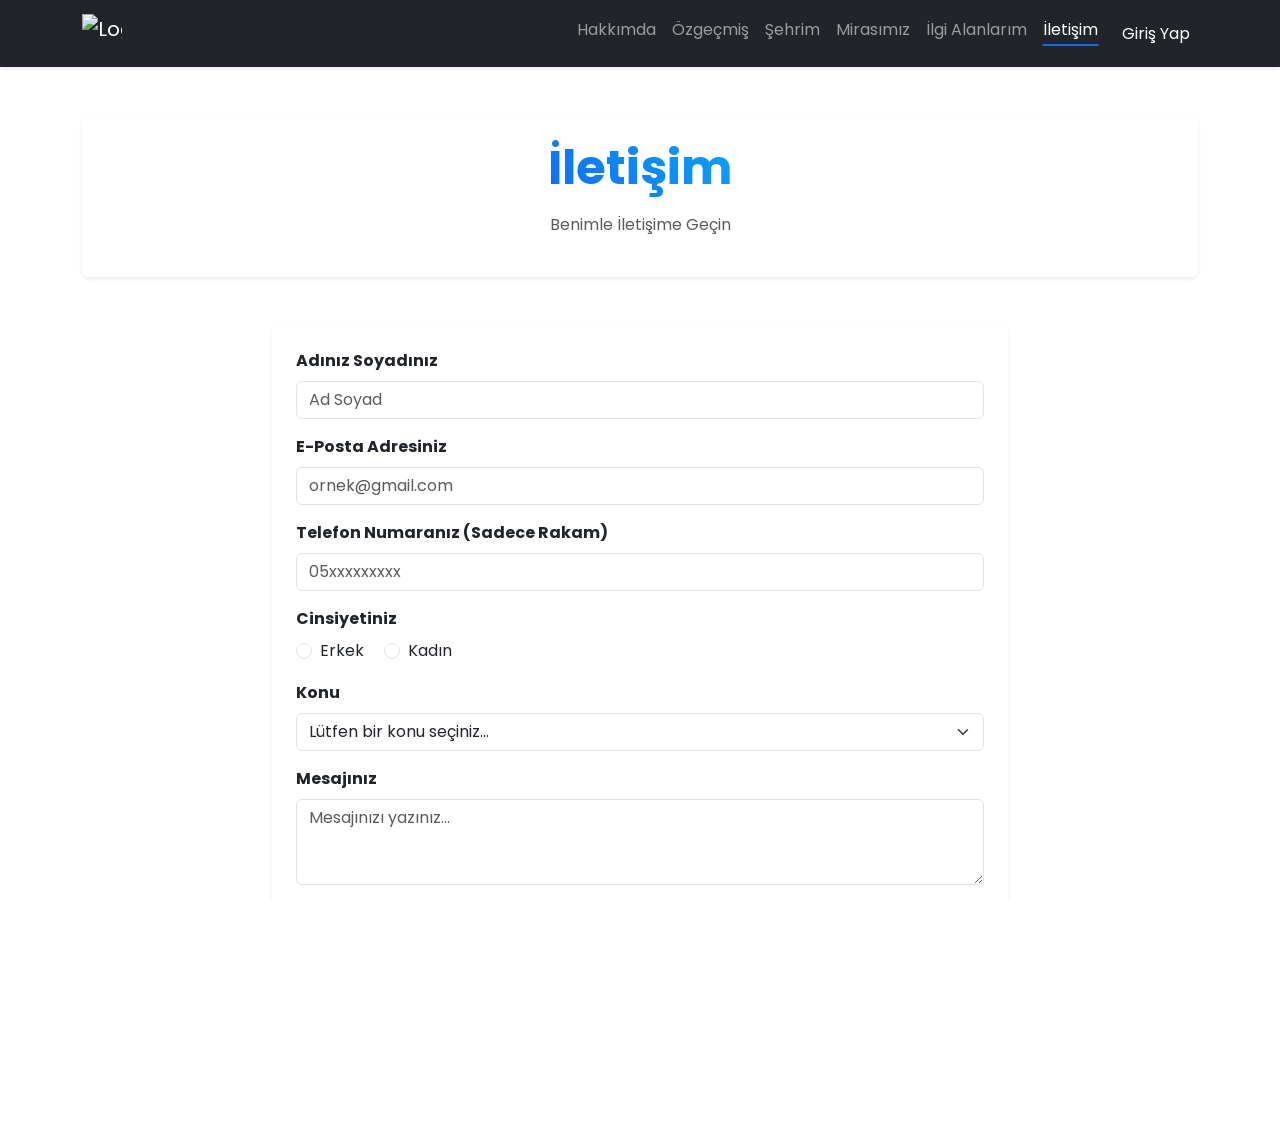
==== commit f25efe4a: "Font değişikliği uygulandı." ====
--- a/iletisim.html
+++ b/iletisim.html
@@ -5,6 +5,7 @@
     <meta name="viewport" content="width=device-width, initial-scale=1.0">
     <title>İletişim</title>
     <link href="https://cdn.jsdelivr.net/npm/bootstrap@5.3.3/dist/css/bootstrap.min.css" rel="stylesheet">
+    <link href="https://fonts.googleapis.com/css2?family=Poppins:wght@300;400;600&display=swap" rel="stylesheet">
     <link rel="stylesheet" href="style.css">
     <link rel="icon" type="image/png" href="medya/favicon.png">
     <script src="https://unpkg.com/vue@3/dist/vue.global.js"></script>
--- a/style.css
+++ b/style.css
@@ -180,6 +180,12 @@
         left: 0 !important;
         transform: none !important;
     }
+}
+
+/* Mobil cihazlarda sağda oluşan beyaz boşluğu engellemek için */
+html, body {
+    max-width: 100%;
+    overflow-x: hidden; /* Yatay (X ekseni) taşmaları gizler */
 }
 
 /* Fareyle metin seçildiğinde arka planı ve yazıyı değiştirir */
